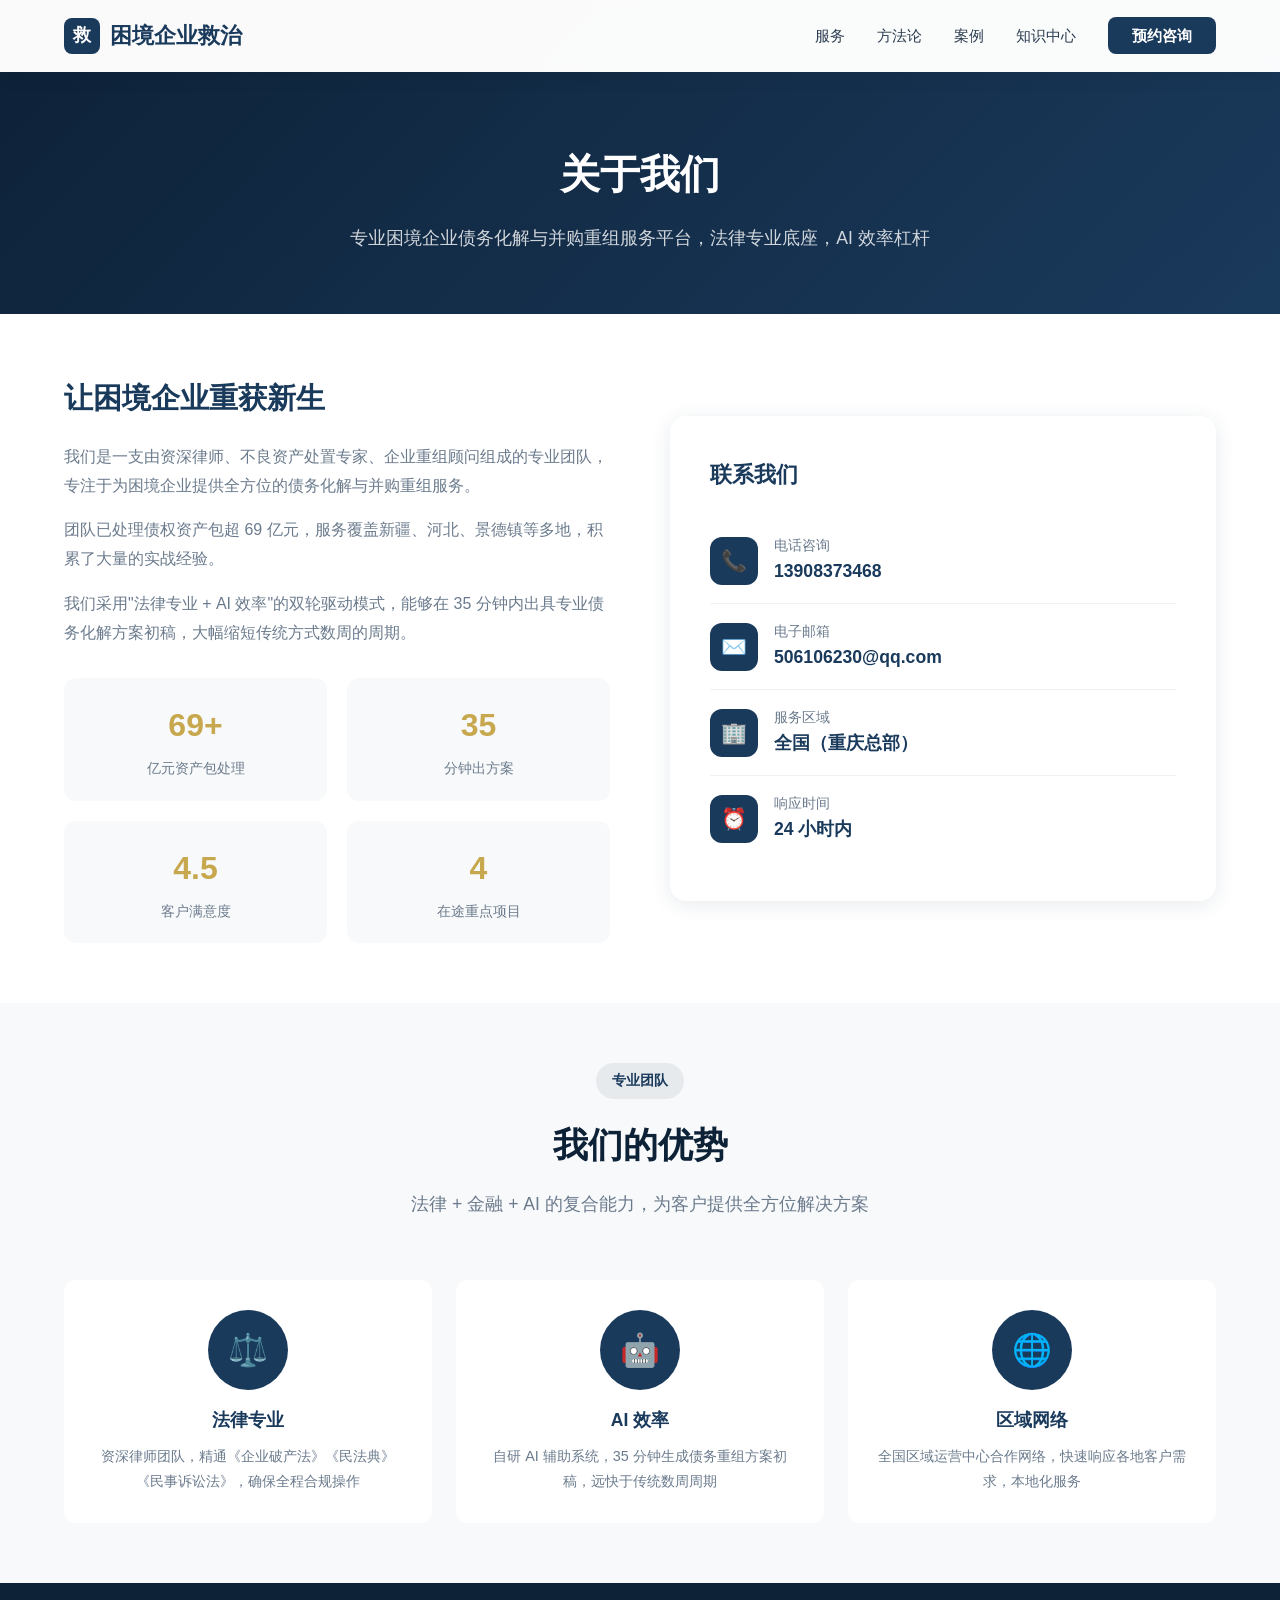
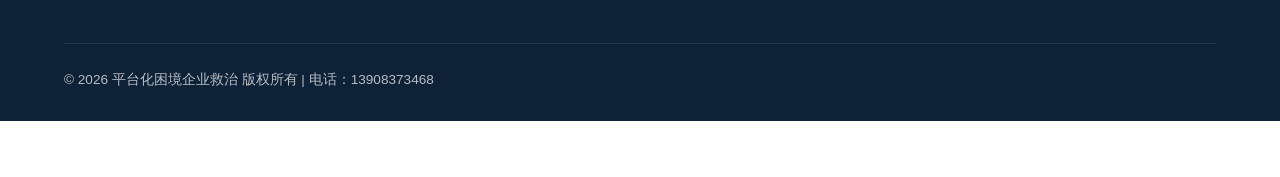
==== about.html @ f480165e "初始网站代码" ====
﻿<!DOCTYPE html>
<html lang="zh-CN">
<head>
  <meta charset="UTF-8">
  <meta name="viewport" content="width=device-width, initial-scale=1.0">
  <title>关于我们 - 困境企业救治</title>
  <link rel="stylesheet" href="css/style.css">
  <style>
    .about-hero { padding: 140px 0 60px; background: linear-gradient(135deg, #0d2137, #1a3a5c); color: white; text-align: center; }
    .about-hero h1 { font-size: 2.5rem; margin-bottom: 16px; }
    .about-hero p { font-size: 1.1rem; opacity: 0.8; max-width: 600px; margin: 0 auto; }
    .about-section { padding: 60px 0; }
    .about-grid { display: grid; grid-template-columns: 1fr 1fr; gap: 60px; align-items: center; }
    .about-text h2 { font-size: 1.8rem; color: #1a3a5c; margin-bottom: 20px; }
    .about-text p { color: #6b7b8d; line-height: 1.8; margin-bottom: 16px; }
    .about-stats { display: grid; grid-template-columns: repeat(2, 1fr); gap: 20px; margin-top: 30px; }
    .about-stat { background: #f8f9fa; border-radius: 12px; padding: 20px; text-align: center; }
    .about-stat .num { font-size: 2rem; font-weight: 800; color: #c8a84e; }
    .about-stat .lbl { font-size: 0.9rem; color: #6b7b8d; margin-top: 4px; }
    .contact-card { background: white; border-radius: 16px; padding: 40px; box-shadow: 0 4px 20px rgba(26,58,92,0.1); }
    .contact-card h3 { font-size: 1.4rem; color: #1a3a5c; margin-bottom: 24px; }
    .contact-item { display: flex; align-items: center; gap: 16px; padding: 16px 0; border-bottom: 1px solid #f0f2f5; }
    .contact-item:last-child { border-bottom: none; }
    .contact-item .icon { width: 48px; height: 48px; background: #1a3a5c; border-radius: 12px; display: flex; align-items: center; justify-content: center; font-size: 1.3rem; }
    .contact-item .info .label { font-size: 0.85rem; color: #6b7b8d; }
    .contact-item .info .value { font-size: 1.1rem; color: #1a3a5c; font-weight: 600; }
    .team-section { background: #f8f9fa; padding: 60px 0; }
    .team-grid { display: grid; grid-template-columns: repeat(3, 1fr); gap: 24px; margin-top: 40px; }
    .team-card { background: white; border-radius: 12px; padding: 30px; text-align: center; }
    .team-card .avatar { width: 80px; height: 80px; background: #1a3a5c; border-radius: 50%; margin: 0 auto 16px; display: flex; align-items: center; justify-content: center; font-size: 2rem; color: #c8a84e; }
    .team-card h4 { font-size: 1.1rem; color: #1a3a5c; margin-bottom: 8px; }
    .team-card p { font-size: 0.9rem; color: #6b7b8d; }
    @media (max-width: 768px) { .about-grid { grid-template-columns: 1fr; } .team-grid { grid-template-columns: 1fr; } }
  </style>
</head>
<body>
  <nav class="navbar">
    <div class="container">
      <a href="index.html" class="logo"><div class="logo-icon">救</div>困境企业救治</a>
      <ul class="nav-links">
        <li><a href="index.html#services">服务</a></li>
        <li><a href="index.html#methodology">方法论</a></li>
        <li><a href="index.html#cases">案例</a></li>
        <li><a href="index.html#knowledge">知识中心</a></li>
        <li><a href="index.html#contact" class="nav-cta">预约咨询</a></li>
      </ul>
      <button class="mobile-menu-btn"><span></span><span></span><span></span></button>
    </div>
  </nav>

  <div class="about-hero">
    <div class="container">
      <h1>关于我们</h1>
      <p>专业困境企业债务化解与并购重组服务平台，法律专业底座，AI 效率杠杆</p>
    </div>
  </div>

  <section class="about-section">
    <div class="container">
      <div class="about-grid">
        <div class="about-text">
          <h2>让困境企业重获新生</h2>
          <p>我们是一支由资深律师、不良资产处置专家、企业重组顾问组成的专业团队，专注于为困境企业提供全方位的债务化解与并购重组服务。</p>
          <p>团队已处理债权资产包超 69 亿元，服务覆盖新疆、河北、景德镇等多地，积累了大量的实战经验。</p>
          <p>我们采用"法律专业 + AI 效率"的双轮驱动模式，能够在 35 分钟内出具专业债务化解方案初稿，大幅缩短传统方式数周的周期。</p>
          <div class="about-stats">
            <div class="about-stat"><div class="num">69+</div><div class="lbl">亿元资产包处理</div></div>
            <div class="about-stat"><div class="num">35</div><div class="lbl">分钟出方案</div></div>
            <div class="about-stat"><div class="num">4.5</div><div class="lbl">客户满意度</div></div>
            <div class="about-stat"><div class="num">4</div><div class="lbl">在途重点项目</div></div>
          </div>
        </div>
        <div class="contact-card">
          <h3>联系我们</h3>
          <div class="contact-item">
            <div class="icon">📞</div>
            <div class="info"><div class="label">电话咨询</div><div class="value">13908373468</div></div>
          </div>
          <div class="contact-item">
            <div class="icon">✉️</div>
            <div class="info"><div class="label">电子邮箱</div><div class="value">506106230@qq.com</div></div>
          </div>
          <div class="contact-item">
            <div class="icon">🏢</div>
            <div class="info"><div class="label">服务区域</div><div class="value">全国（重庆总部）</div></div>
          </div>
          <div class="contact-item">
            <div class="icon">⏰</div>
            <div class="info"><div class="label">响应时间</div><div class="value">24 小时内</div></div>
          </div>
        </div>
      </div>
    </div>
  </section>

  <section class="team-section">
    <div class="container">
      <div class="section-header animate-on-scroll">
        <span class="tag">专业团队</span>
        <h2>我们的优势</h2>
        <p>法律 + 金融 + AI 的复合能力，为客户提供全方位解决方案</p>
      </div>
      <div class="team-grid">
        <div class="team-card animate-on-scroll">
          <div class="avatar">⚖️</div>
          <h4>法律专业</h4>
          <p>资深律师团队，精通《企业破产法》《民法典》《民事诉讼法》，确保全程合规操作</p>
        </div>
        <div class="team-card animate-on-scroll">
          <div class="avatar">🤖</div>
          <h4>AI 效率</h4>
          <p>自研 AI 辅助系统，35 分钟生成债务重组方案初稿，远快于传统数周周期</p>
        </div>
        <div class="team-card animate-on-scroll">
          <div class="avatar">🌐</div>
          <h4>区域网络</h4>
          <p>全国区域运营中心合作网络，快速响应各地客户需求，本地化服务</p>
        </div>
      </div>
    </div>
  </section>

  <footer class="footer">
    <div class="container">
      <div class="footer-bottom"><span>© 2026 平台化困境企业救治 版权所有 | 电话：13908373468</span></div>
    </div>
  </footer>
  <script src="js/main.js"></script>
</body>
</html>
---- css/style.css ----
/* 平台化困境企业救治 - 网站样式 */
:root { --primary: #1a3a5c; --primary-light: #2a5a8c; --primary-dark: #0d2137; --accent: #c8a84e; --accent-light: #e0c060; --text: #2c3e50; --text-light: #6b7b8d; --bg: #ffffff; --bg-light: #f8f9fa; --bg-dark: #f0f2f5; --radius: 8px; --shadow: 0 4px 20px rgba(26,58,92,0.1); --shadow-lg: 0 8px 40px rgba(26,58,92,0.15); --transition: all 0.3s ease; }
* { margin: 0; padding: 0; box-sizing: border-box; }
html { scroll-behavior: smooth; font-size: 16px; }
body { font-family: -apple-system, BlinkMacSystemFont, Segoe UI, PingFang SC, Hiragino Sans GB, Microsoft YaHei, sans-serif; color: var(--text); line-height: 1.7; background: var(--bg); }
a { color: var(--primary); text-decoration: none; transition: var(--transition); }
a:hover { color: var(--accent); }
img { max-width: 100%; height: auto; }
.container { max-width: 1200px; margin: 0 auto; padding: 0 24px; }
.navbar { position: fixed; top: 0; left: 0; right: 0; z-index: 1000; background: rgba(255,255,255,0.98); backdrop-filter: blur(10px); box-shadow: 0 2px 20px rgba(0,0,0,0.08); transition: var(--transition); }
.navbar.scrolled { box-shadow: 0 2px 30px rgba(0,0,0,0.12); }
.navbar .container { display: flex; align-items: center; justify-content: space-between; height: 72px; }
.navbar .logo { font-size: 1.4rem; font-weight: 700; color: var(--primary); display: flex; align-items: center; gap: 10px; }
.navbar .logo-icon { width: 36px; height: 36px; background: var(--primary); border-radius: 8px; display: flex; align-items: center; justify-content: center; color: white; font-size: 1.1rem; }
.navbar .logo span { color: var(--accent); }
.nav-links { display: flex; align-items: center; gap: 32px; list-style: none; }
.nav-links a { color: var(--text); font-size: 0.95rem; font-weight: 500; position: relative; padding: 4px 0; }
.nav-links a::after { content: ''; position: absolute; bottom: -2px; left: 0; width: 0; height: 2px; background: var(--accent); transition: width 0.3s ease; }
.nav-links a:hover::after, .nav-links a.active::after { width: 100%; }
.nav-links a:hover { color: var(--primary); }
.nav-cta { background: var(--primary) !important; color: white !important; padding: 10px 24px !important; border-radius: var(--radius) !important; font-weight: 600 !important; }
.nav-cta:hover { background: var(--primary-light) !important; color: white !important; transform: translateY(-1px); }
.nav-cta::after { display: none !important; }
.mobile-menu-btn { display: none; flex-direction: column; gap: 5px; cursor: pointer; padding: 8px; background: none; border: none; }
.mobile-menu-btn span { width: 24px; height: 2px; background: var(--primary); transition: var(--transition); }
.hero { padding: 140px 0 100px; background: linear-gradient(135deg, var(--primary-dark) 0%, var(--primary) 50%, var(--primary-light) 100%); color: white; position: relative; overflow: hidden; }
.hero .container { position: relative; z-index: 1; display: grid; grid-template-columns: 1fr 1fr; gap: 60px; align-items: center; }
.hero-content h1 { font-size: 3rem; font-weight: 800; line-height: 1.2; margin-bottom: 20px; }
.hero-content h1 span { color: var(--accent); }
.hero-content .subtitle { font-size: 1.25rem; color: rgba(255,255,255,0.85); margin-bottom: 36px; line-height: 1.6; }
.hero-buttons { display: flex; gap: 16px; flex-wrap: wrap; }
.btn { display: inline-flex; align-items: center; gap: 8px; padding: 14px 32px; border-radius: var(--radius); font-size: 1rem; font-weight: 600; cursor: pointer; transition: var(--transition); border: none; text-decoration: none; }
.btn-primary { background: var(--accent); color: var(--primary-dark); }
.btn-primary:hover { background: var(--accent-light); color: var(--primary-dark); transform: translateY(-2px); box-shadow: 0 8px 25px rgba(200,168,78,0.4); }
.btn-outline { background: transparent; color: white; border: 2px solid rgba(255,255,255,0.4); }
.btn-outline:hover { border-color: white; background: rgba(255,255,255,0.1); color: white; }
.hero-visual { display: flex; justify-content: center; align-items: center; }
.hero-stats { display: grid; grid-template-columns: repeat(2, 1fr); gap: 20px; }
.stat-card { background: rgba(255,255,255,0.1); backdrop-filter: blur(10px); border: 1px solid rgba(255,255,255,0.15); border-radius: 12px; padding: 24px; text-align: center; transition: var(--transition); }
.stat-card:hover { background: rgba(255,255,255,0.15); transform: translateY(-4px); }
.stat-card .number { font-size: 2.2rem; font-weight: 800; color: var(--accent); display: block; }
.stat-card .label { font-size: 0.9rem; color: rgba(255,255,255,0.8); margin-top: 4px; }
.trust-bar { background: var(--bg-light); padding: 40px 0; border-bottom: 1px solid var(--bg-dark); }
.trust-bar .container { display: flex; align-items: center; justify-content: center; gap: 60px; flex-wrap: wrap; }
.trust-item { display: flex; align-items: center; gap: 12px; color: var(--text-light); font-size: 0.95rem; }
.section { padding: 80px 0; }
.section-header { text-align: center; margin-bottom: 60px; }
.section-header .tag { display: inline-block; background: rgba(26,58,92,0.08); color: var(--primary); padding: 6px 16px; border-radius: 20px; font-size: 0.85rem; font-weight: 600; margin-bottom: 16px; }
.section-header h2 { font-size: 2.2rem; font-weight: 800; color: var(--primary-dark); margin-bottom: 16px; }
.section-header p { font-size: 1.1rem; color: var(--text-light); max-width: 600px; margin: 0 auto; }
.services-grid { display: grid; grid-template-columns: repeat(4, 1fr); gap: 24px; }
.service-card { background: var(--bg); border: 1px solid var(--bg-dark); border-radius: 12px; padding: 32px 24px; text-align: center; transition: var(--transition); cursor: pointer; }
.service-card:hover { border-color: var(--accent); box-shadow: var(--shadow-lg); transform: translateY(-4px); }
.service-icon { width: 64px; height: 64px; background: linear-gradient(135deg, var(--primary) 0%, var(--primary-light) 100%); border-radius: 16px; display: flex; align-items: center; justify-content: center; margin: 0 auto 20px; font-size: 1.8rem; }
.service-card h3 { font-size: 1.15rem; font-weight: 700; color: var(--primary-dark); margin-bottom: 12px; }
.service-card p { font-size: 0.9rem; color: var(--text-light); line-height: 1.6; }
.methodology { background: var(--bg-light); }
.methodology-steps { display: grid; grid-template-columns: repeat(3, 1fr); gap: 30px; }
.step-card { background: var(--bg); border-radius: 12px; padding: 32px; position: relative; border: 1px solid var(--bg-dark); }
.step-number { position: absolute; top: -16px; left: 24px; background: var(--accent); color: var(--primary-dark); width: 36px; height: 36px; border-radius: 50%; display: flex; align-items: center; justify-content: center; font-weight: 800; font-size: 1rem; }
.step-card h3 { font-size: 1.1rem; font-weight: 700; color: var(--primary-dark); margin-bottom: 12px; margin-top: 8px; }
.step-card p { font-size: 0.9rem; color: var(--text-light); line-height: 1.6; }
.step-card .time-badge { display: inline-block; background: rgba(26,58,92,0.06); color: var(--primary); padding: 4px 12px; border-radius: 12px; font-size: 0.8rem; font-weight: 600; margin-top: 16px; }
.cases-grid { display: grid; grid-template-columns: repeat(2, 1fr); gap: 24px; }
.case-card { background: var(--bg); border: 1px solid var(--bg-dark); border-radius: 12px; overflow: hidden; transition: var(--transition); }
.case-card:hover { box-shadow: var(--shadow-lg); transform: translateY(-2px); }
.case-header { background: var(--primary); color: white; padding: 20px 24px; display: flex; align-items: center; justify-content: space-between; }
.case-header h3 { font-size: 1.1rem; font-weight: 700; }
.case-badge { background: var(--accent); color: var(--primary-dark); padding: 4px 12px; border-radius: 12px; font-size: 0.75rem; font-weight: 700; }
.case-body { padding: 24px; }
.case-body p { font-size: 0.9rem; color: var(--text-light); margin-bottom: 16px; line-height: 1.6; }
.case-meta { display: flex; gap: 20px; flex-wrap: wrap; }
.case-meta-item { font-size: 0.85rem; color: var(--text); }
.case-meta-item strong { color: var(--primary); }
.contact-section { background: linear-gradient(135deg, var(--primary-dark) 0%, var(--primary) 100%); color: white; }
.contact-grid { display: grid; grid-template-columns: 1fr 1fr; gap: 60px; align-items: start; }
.contact-info h2 { font-size: 2rem; font-weight: 800; margin-bottom: 20px; }
.contact-info p { color: rgba(255,255,255,0.8); margin-bottom: 32px; font-size: 1.05rem; }
.contact-features { list-style: none; }
.contact-features li { display: flex; align-items: center; gap: 12px; padding: 12px 0; color: rgba(255,255,255,0.9); }
.contact-form { background: white; border-radius: 16px; padding: 40px; color: var(--text); }
.contact-form h3 { font-size: 1.4rem; font-weight: 700; color: var(--primary-dark); margin-bottom: 8px; }
.contact-form .form-subtitle { color: var(--text-light); margin-bottom: 24px; font-size: 0.95rem; }
.form-group { margin-bottom: 20px; }
.form-group label { display: block; font-size: 0.9rem; font-weight: 600; color: var(--text); margin-bottom: 6px; }
.form-group input, .form-group select, .form-group textarea { width: 100%; padding: 12px 16px; border: 1px solid var(--bg-dark); border-radius: var(--radius); font-size: 1rem; font-family: inherit; color: var(--text); transition: var(--transition); background: var(--bg); }
.form-group input:focus, .form-group select:focus, .form-group textarea:focus { outline: none; border-color: var(--primary); box-shadow: 0 0 0 3px rgba(26,58,92,0.1); }
.form-group textarea { resize: vertical; min-height: 100px; }
.form-row { display: grid; grid-template-columns: 1fr 1fr; gap: 16px; }
.btn-submit { width: 100%; padding: 16px; background: var(--primary); color: white; border: none; border-radius: var(--radius); font-size: 1rem; font-weight: 700; cursor: pointer; transition: var(--transition); }
.btn-submit:hover { background: var(--primary-light); transform: translateY(-2px); box-shadow: var(--shadow); }
.form-note { text-align: center; font-size: 0.85rem; color: var(--text-light); margin-top: 16px; }
.knowledge-grid { display: grid; grid-template-columns: repeat(3, 1fr); gap: 24px; }
.knowledge-card { background: var(--bg); border: 1px solid var(--bg-dark); border-radius: 12px; padding: 28px; transition: var(--transition); }
.knowledge-card:hover { border-color: var(--accent); box-shadow: var(--shadow); }
.knowledge-card .card-tag { display: inline-block; background: rgba(26,58,92,0.08); color: var(--primary); padding: 4px 12px; border-radius: 12px; font-size: 0.75rem; font-weight: 600; margin-bottom: 12px; }
.knowledge-card h3 { font-size: 1.1rem; font-weight: 700; color: var(--primary-dark); margin-bottom: 12px; line-height: 1.4; }
.knowledge-card p { font-size: 0.9rem; color: var(--text-light); line-height: 1.6; margin-bottom: 16px; }
.knowledge-card .read-more { color: var(--accent); font-weight: 600; font-size: 0.9rem; display: inline-flex; align-items: center; gap: 4px; }
.knowledge-card .read-more:hover { gap: 8px; }
.footer { background: var(--primary-dark); color: rgba(255,255,255,0.7); padding: 60px 0 30px; }
.footer-grid { display: grid; grid-template-columns: 2fr 1fr 1fr 1fr; gap: 40px; margin-bottom: 40px; }
.footer-brand h3 { color: white; font-size: 1.3rem; margin-bottom: 12px; }
.footer-brand h3 span { color: var(--accent); }
.footer-brand p { font-size: 0.9rem; line-height: 1.6; }
.footer-col h4 { color: white; font-size: 1rem; margin-bottom: 16px; }
.footer-col ul { list-style: none; }
.footer-col ul li { margin-bottom: 10px; }
.footer-col ul li a { color: rgba(255,255,255,0.6); font-size: 0.9rem; transition: var(--transition); }
.footer-col ul li a:hover { color: var(--accent); }
.footer-bottom { border-top: 1px solid rgba(255,255,255,0.1); padding-top: 24px; display: flex; justify-content: space-between; align-items: center; font-size: 0.85rem; }
@media (max-width: 1024px) { .services-grid { grid-template-columns: repeat(2, 1fr); } .methodology-steps { grid-template-columns: repeat(2, 1fr); } .footer-grid { grid-template-columns: repeat(2, 1fr); } }
@media (max-width: 768px) { .nav-links { display: none; position: absolute; top: 72px; left: 0; right: 0; background: white; flex-direction: column; padding: 20px; box-shadow: var(--shadow); gap: 16px; } .nav-links.active { display: flex; } .mobile-menu-btn { display: flex; } .hero .container { grid-template-columns: 1fr; text-align: center; } .hero-content h1 { font-size: 2rem; } .hero-buttons { justify-content: center; } .hero-stats { grid-template-columns: repeat(2, 1fr); } .services-grid, .methodology-steps, .cases-grid, .knowledge-grid { grid-template-columns: 1fr; } .contact-grid { grid-template-columns: 1fr; } .form-row { grid-template-columns: 1fr; } .footer-grid { grid-template-columns: 1fr; } .footer-bottom { flex-direction: column; gap: 12px; text-align: center; } }
@keyframes fadeInUp { from { opacity: 0; transform: translateY(30px); } to { opacity: 1; transform: translateY(0); } }
.animate-on-scroll { opacity: 0; transform: translateY(30px); transition: opacity 0.6s ease, transform 0.6s ease; }
.animate-on-scroll.visible { opacity: 1; transform: translateY(0); }
/* 浮动联系按钮 */
.floating-cta {
  position: fixed; bottom: 24px; right: 24px; z-index: 999;
  display: flex; flex-direction: column; gap: 12px;
}
.float-btn {
  width: 56px; height: 56px; border-radius: 50%; display: flex; align-items: center; justify-content: center;
  cursor: pointer; transition: all 0.3s ease; box-shadow: 0 4px 20px rgba(0,0,0,0.2); font-size: 1.5rem;
}
.float-btn.phone { background: #27ae60; color: white; }
.float-btn.phone:hover { transform: scale(1.1); background: #219a52; }
.float-btn.wechat { background: #1a3a5c; color: #c8a84e; }
.float-btn.wechat:hover { transform: scale(1.1); }
.float-btn.top { background: white; color: #1a3a5c; border: 2px solid #1a3a5c; opacity: 0; pointer-events: none; transition: all 0.3s; }
.float-btn.top.show { opacity: 1; pointer-events: all; }
.float-btn.top:hover { background: #1a3a5c; color: white; }
/* 底部固定 CTA */
.bottom-bar {
  position: fixed; bottom: 0; left: 0; right: 0; z-index: 998;
  background: #1a3a5c; color: white; padding: 12px 24px;
  display: flex; align-items: center; justify-content: space-between;
  box-shadow: 0 -2px 20px rgba(0,0,0,0.15);
}
.bottom-bar .text { font-size: 0.95rem; }
.bottom-bar .text strong { color: #c8a84e; }
.bottom-bar .btn { background: #c8a84e; color: #1a3a5c; padding: 10px 24px; border-radius: 8px; font-weight: 700; font-size: 0.9rem; white-space: nowrap; }
.bottom-bar .btn:hover { background: #e0c060; }
/* 倒计时 */
.countdown-banner {
  background: linear-gradient(90deg, #c0392b, #e74c3c);
  color: white; padding: 10px 0; text-align: center;
  font-size: 0.9rem;
}
.countdown-banner strong { color: #f39c12; font-size: 1.1rem; }
/* 适配底部栏 */
body { padding-bottom: 56px; }
@media (max-width: 768px) {
  .bottom-bar { flex-direction: column; gap: 8px; padding: 10px 16px; }
  .bottom-bar .text { font-size: 0.85rem; }
  .bottom-bar .btn { width: 100%; text-align: center; }
}

/* test */
/* 免费资源弹窗样式 */
.modal {
  display: none;
  position: fixed;
  z-index: 1000;
  left: 0;
  top: 0;
  width: 100%;
  height: 100%;
  overflow: auto;
  background-color: rgba(0,0,0,0.4);
}
.modal-content {
  background-color: #fefefe;
  margin: 10% auto;
  padding: 20px;
  border: 1px solid #888;
  width: 80%;
  max-width: 500px;
  text-align: center;
  position: relative;
}
.close {
  color: #aaa;
  float: right;
  font-size: 28px;
  font-weight: bold;
}
.close:hover,
.close:focus {
  color: black;
  text-decoration: none;
  cursor: pointer;
}
/* 服务卡链接样式 */
.service-link {
  display: inline-block;
  margin-top: 12px;
  font-size: 0.9rem;
  color: #0066cc;
  text-decoration: none;
}
.service-link:hover {
  text-decoration: underline;
}


/* 免费资源弹窗样式 */
.modal {
  display: none;
  position: fixed;
  z-index: 1000;
  left: 0;
  top: 0;
  width: 100%;
  height: 100%;
  overflow: auto;
  background-color: rgba(0,0,0,0.4);
}
.modal-content {
  background-color: #fefefe;
  margin: 10% auto;
  padding: 20px;
  border: 1px solid #888;
  width: 80%;
  max-width: 500px;
  text-align: center;
  position: relative;
}
.close {
  color: #aaa;
  float: right;
  font-size: 28px;
  font-weight: bold;
}
.close:hover,
.close:focus {
  color: black;
  text-decoration: none;
  cursor: pointer;
}

/* 服务卡链接样式 */
.service-link {
  display: inline-block;
  margin-top: 12px;
  font-size: 0.9rem;
  color: #0066cc;
  text-decoration: none;
}
.service-link:hover {
  text-decoration: underline;
}

/* 知识中心订阅区 */
.knowledge-subscribe {
  background: #f8fbff;
  padding: 24px;
  border-radius: 8px;
  text-align: center;
}
.knowledge-subscribe input[type=email] {
  width: 100%;
  max-width: 360px;
  padding: 10px;
  margin: 12px 0;
  border: 1px solid #ccc;
  border-radius: 4px;
}
.knowledge-subscribe .btn {
  width: 100%;
  max-width: 360px;
}
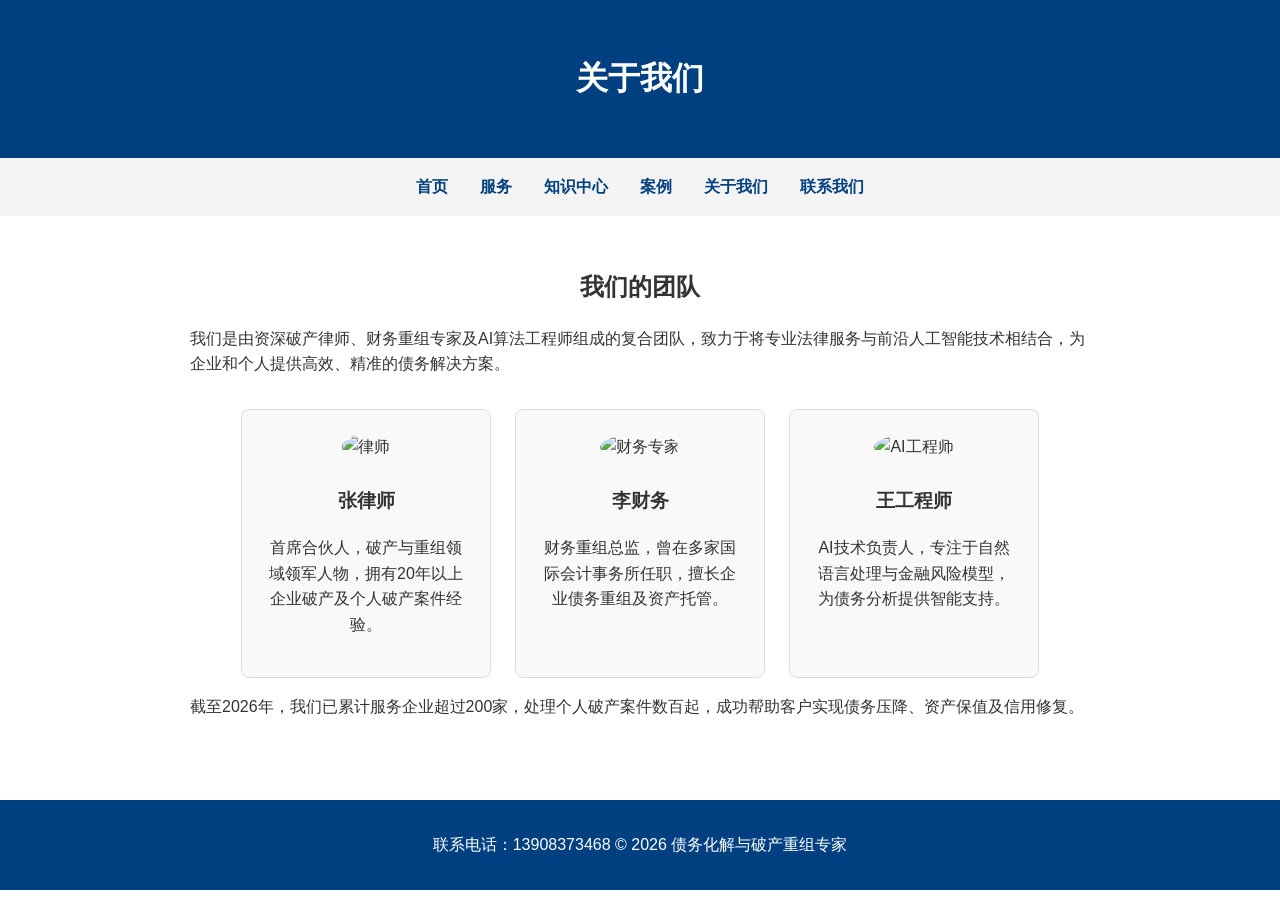
==== commit 9f5b609f: "Update debt resolution site pages" ====
--- a/about.html
+++ b/about.html
@@ -1,130 +1,58 @@
-﻿<!DOCTYPE html>
+<!DOCTYPE html>
 <html lang="zh-CN">
 <head>
-  <meta charset="UTF-8">
-  <meta name="viewport" content="width=device-width, initial-scale=1.0">
-  <title>关于我们 - 困境企业救治</title>
-  <link rel="stylesheet" href="css/style.css">
-  <style>
-    .about-hero { padding: 140px 0 60px; background: linear-gradient(135deg, #0d2137, #1a3a5c); color: white; text-align: center; }
-    .about-hero h1 { font-size: 2.5rem; margin-bottom: 16px; }
-    .about-hero p { font-size: 1.1rem; opacity: 0.8; max-width: 600px; margin: 0 auto; }
-    .about-section { padding: 60px 0; }
-    .about-grid { display: grid; grid-template-columns: 1fr 1fr; gap: 60px; align-items: center; }
-    .about-text h2 { font-size: 1.8rem; color: #1a3a5c; margin-bottom: 20px; }
-    .about-text p { color: #6b7b8d; line-height: 1.8; margin-bottom: 16px; }
-    .about-stats { display: grid; grid-template-columns: repeat(2, 1fr); gap: 20px; margin-top: 30px; }
-    .about-stat { background: #f8f9fa; border-radius: 12px; padding: 20px; text-align: center; }
-    .about-stat .num { font-size: 2rem; font-weight: 800; color: #c8a84e; }
-    .about-stat .lbl { font-size: 0.9rem; color: #6b7b8d; margin-top: 4px; }
-    .contact-card { background: white; border-radius: 16px; padding: 40px; box-shadow: 0 4px 20px rgba(26,58,92,0.1); }
-    .contact-card h3 { font-size: 1.4rem; color: #1a3a5c; margin-bottom: 24px; }
-    .contact-item { display: flex; align-items: center; gap: 16px; padding: 16px 0; border-bottom: 1px solid #f0f2f5; }
-    .contact-item:last-child { border-bottom: none; }
-    .contact-item .icon { width: 48px; height: 48px; background: #1a3a5c; border-radius: 12px; display: flex; align-items: center; justify-content: center; font-size: 1.3rem; }
-    .contact-item .info .label { font-size: 0.85rem; color: #6b7b8d; }
-    .contact-item .info .value { font-size: 1.1rem; color: #1a3a5c; font-weight: 600; }
-    .team-section { background: #f8f9fa; padding: 60px 0; }
-    .team-grid { display: grid; grid-template-columns: repeat(3, 1fr); gap: 24px; margin-top: 40px; }
-    .team-card { background: white; border-radius: 12px; padding: 30px; text-align: center; }
-    .team-card .avatar { width: 80px; height: 80px; background: #1a3a5c; border-radius: 50%; margin: 0 auto 16px; display: flex; align-items: center; justify-content: center; font-size: 2rem; color: #c8a84e; }
-    .team-card h4 { font-size: 1.1rem; color: #1a3a5c; margin-bottom: 8px; }
-    .team-card p { font-size: 0.9rem; color: #6b7b8d; }
-    @media (max-width: 768px) { .about-grid { grid-template-columns: 1fr; } .team-grid { grid-template-columns: 1fr; } }
-  </style>
+    <meta charset="UTF-8">
+    <title>关于我们 - 债务化解与破产重组专家</title>
+    <meta name="viewport" content="width=device-width, initial-scale=1">
+    <style>
+        body {font-family: Arial, sans-serif; margin:0; padding:0; line-height:1.6; color:#333;}
+        header {background:#004080; color:#fff; padding:2rem; text-align:center;}
+        nav {background:#f4f4f4; padding:1rem; display:flex; justify-content:center; gap:2rem;}
+        nav a {color:#004080; text-decoration:none; font-weight:bold;}
+        .section {padding:2rem; max-width:900px; margin:auto;}
+        .section h2 {text-align:center;}
+        .team {display:flex; flex-wrap:wrap; gap:1.5rem; justify-content:center; margin-top:2rem;}
+        .member {background:#f9f9f9; border:1px solid #ddd; border-radius:8px; padding:1.5rem; width:200px; text-align:center;}
+        .member img {width:120px; height:120px; object-fit:cover; border-radius:50%; margin-bottom:0.5rem;}
+        footer {background:#004080; color:#fff; text-align:center; padding:1rem; margin-top:2rem;}
+    </style>
 </head>
 <body>
-  <nav class="navbar">
-    <div class="container">
-      <a href="index.html" class="logo"><div class="logo-icon">救</div>困境企业救治</a>
-      <ul class="nav-links">
-        <li><a href="index.html#services">服务</a></li>
-        <li><a href="index.html#methodology">方法论</a></li>
-        <li><a href="index.html#cases">案例</a></li>
-        <li><a href="index.html#knowledge">知识中心</a></li>
-        <li><a href="index.html#contact" class="nav-cta">预约咨询</a></li>
-      </ul>
-      <button class="mobile-menu-btn"><span></span><span></span><span></span></button>
-    </div>
-  </nav>
-
-  <div class="about-hero">
-    <div class="container">
-      <h1>关于我们</h1>
-      <p>专业困境企业债务化解与并购重组服务平台，法律专业底座，AI 效率杠杆</p>
-    </div>
-  </div>
-
-  <section class="about-section">
-    <div class="container">
-      <div class="about-grid">
-        <div class="about-text">
-          <h2>让困境企业重获新生</h2>
-          <p>我们是一支由资深律师、不良资产处置专家、企业重组顾问组成的专业团队，专注于为困境企业提供全方位的债务化解与并购重组服务。</p>
-          <p>团队已处理债权资产包超 69 亿元，服务覆盖新疆、河北、景德镇等多地，积累了大量的实战经验。</p>
-          <p>我们采用"法律专业 + AI 效率"的双轮驱动模式，能够在 35 分钟内出具专业债务化解方案初稿，大幅缩短传统方式数周的周期。</p>
-          <div class="about-stats">
-            <div class="about-stat"><div class="num">69+</div><div class="lbl">亿元资产包处理</div></div>
-            <div class="about-stat"><div class="num">35</div><div class="lbl">分钟出方案</div></div>
-            <div class="about-stat"><div class="num">4.5</div><div class="lbl">客户满意度</div></div>
-            <div class="about-stat"><div class="num">4</div><div class="lbl">在途重点项目</div></div>
-          </div>
+    <header>
+        <h1>关于我们</h1>
+    </header>
+    <nav>
+        <a href="index.html">首页</a>
+        <a href="services.html">服务</a>
+        <a href="knowledge.html">知识中心</a>
+        <a href="cases.html">案例</a>
+        <a href="about.html">关于我们</a>
+        <a href="contact.html">联系我们</a>
+    </nav>
+    <section class="section">
+        <h2>我们的团队</h2>
+        <p>我们是由资深破产律师、财务重组专家及AI算法工程师组成的复合团队，致力于将专业法律服务与前沿人工智能技术相结合，为企业和个人提供高效、精准的债务解决方案。</p>
+        <div class="team">
+            <div class="member">
+                <img src="assets/lawyer.jpg" alt="律师">
+                <h3>张律师</h3>
+                <p>首席合伙人，破产与重组领域领军人物，拥有20年以上企业破产及个人破产案件经验。</p>
+            </div>
+            <div class="member">
+                <img src="assets/finance.jpg" alt="财务专家">
+                <h3>李财务</h3>
+                <p>财务重组总监，曾在多家国际会计事务所任职，擅长企业债务重组及资产托管。</p>
+            </div>
+            <div class="member">
+                <img src="assets/ai.jpg" alt="AI工程师">
+                <h3>王工程师</h3>
+                <p>AI技术负责人，专注于自然语言处理与金融风险模型，为债务分析提供智能支持。</p>
+            </div>
         </div>
-        <div class="contact-card">
-          <h3>联系我们</h3>
-          <div class="contact-item">
-            <div class="icon">📞</div>
-            <div class="info"><div class="label">电话咨询</div><div class="value">13908373468</div></div>
-          </div>
-          <div class="contact-item">
-            <div class="icon">✉️</div>
-            <div class="info"><div class="label">电子邮箱</div><div class="value">506106230@qq.com</div></div>
-          </div>
-          <div class="contact-item">
-            <div class="icon">🏢</div>
-            <div class="info"><div class="label">服务区域</div><div class="value">全国（重庆总部）</div></div>
-          </div>
-          <div class="contact-item">
-            <div class="icon">⏰</div>
-            <div class="info"><div class="label">响应时间</div><div class="value">24 小时内</div></div>
-          </div>
-        </div>
-      </div>
-    </div>
-  </section>
-
-  <section class="team-section">
-    <div class="container">
-      <div class="section-header animate-on-scroll">
-        <span class="tag">专业团队</span>
-        <h2>我们的优势</h2>
-        <p>法律 + 金融 + AI 的复合能力，为客户提供全方位解决方案</p>
-      </div>
-      <div class="team-grid">
-        <div class="team-card animate-on-scroll">
-          <div class="avatar">⚖️</div>
-          <h4>法律专业</h4>
-          <p>资深律师团队，精通《企业破产法》《民法典》《民事诉讼法》，确保全程合规操作</p>
-        </div>
-        <div class="team-card animate-on-scroll">
-          <div class="avatar">🤖</div>
-          <h4>AI 效率</h4>
-          <p>自研 AI 辅助系统，35 分钟生成债务重组方案初稿，远快于传统数周周期</p>
-        </div>
-        <div class="team-card animate-on-scroll">
-          <div class="avatar">🌐</div>
-          <h4>区域网络</h4>
-          <p>全国区域运营中心合作网络，快速响应各地客户需求，本地化服务</p>
-        </div>
-      </div>
-    </div>
-  </section>
-
-  <footer class="footer">
-    <div class="container">
-      <div class="footer-bottom"><span>© 2026 平台化困境企业救治 版权所有 | 电话：13908373468</span></div>
-    </div>
-  </footer>
-  <script src="js/main.js"></script>
+        <p>截至2026年，我们已累计服务企业超过200家，处理个人破产案件数百起，成功帮助客户实现债务压降、资产保值及信用修复。</p>
+    </section>
+    <footer>
+        <p>联系电话：13908373468 &copy; 2026 债务化解与破产重组专家</p>
+    </footer>
 </body>
-</html>+</html>
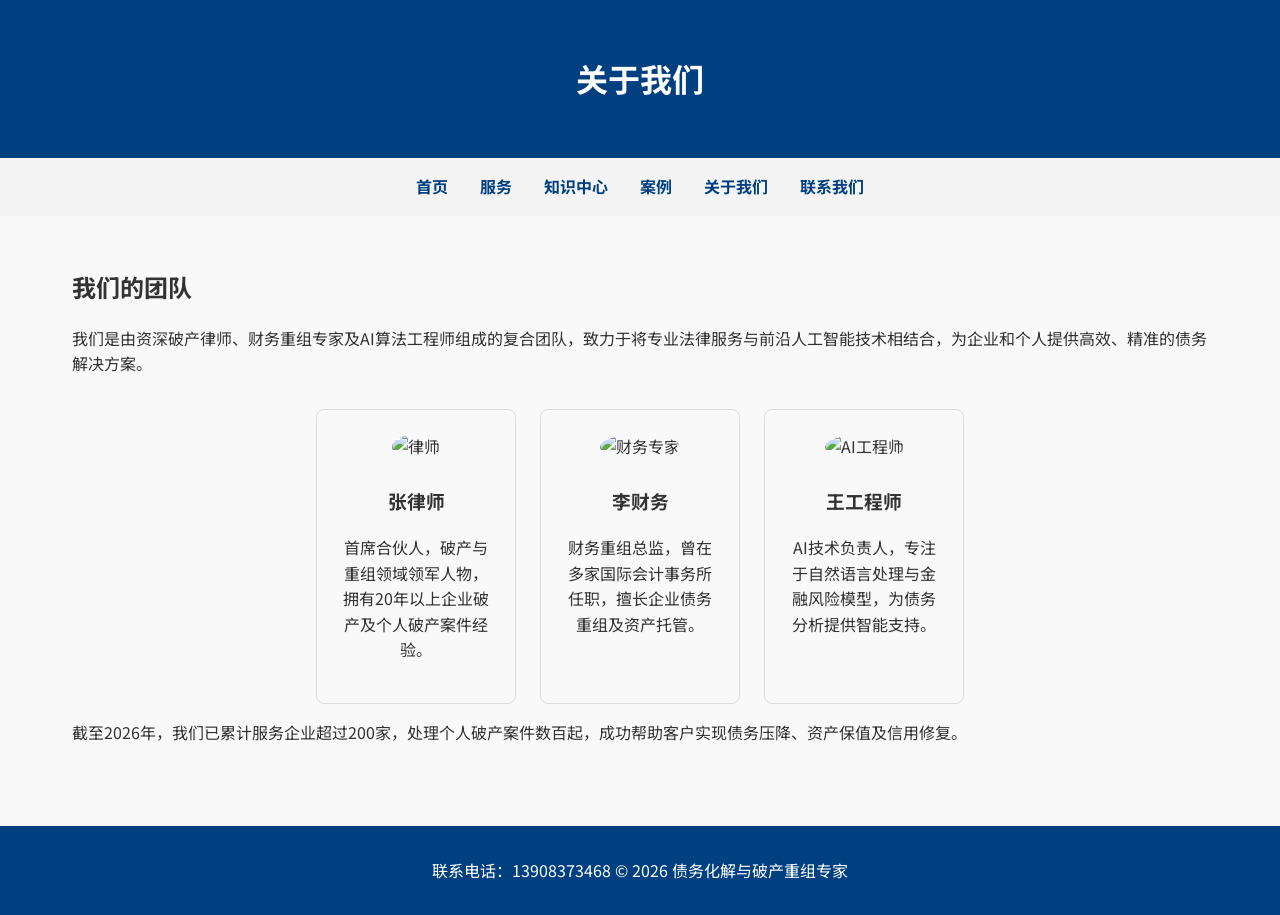
==== commit 2583f37a: "Initial commit: beautified site with external CSS, Noto Sans SC, responsive improvements" ====
--- a/about.html
+++ b/about.html
@@ -4,18 +4,8 @@
     <meta charset="UTF-8">
     <title>关于我们 - 债务化解与破产重组专家</title>
     <meta name="viewport" content="width=device-width, initial-scale=1">
-    <style>
-        body {font-family: Arial, sans-serif; margin:0; padding:0; line-height:1.6; color:#333;}
-        header {background:#004080; color:#fff; padding:2rem; text-align:center;}
-        nav {background:#f4f4f4; padding:1rem; display:flex; justify-content:center; gap:2rem;}
-        nav a {color:#004080; text-decoration:none; font-weight:bold;}
-        .section {padding:2rem; max-width:900px; margin:auto;}
-        .section h2 {text-align:center;}
-        .team {display:flex; flex-wrap:wrap; gap:1.5rem; justify-content:center; margin-top:2rem;}
-        .member {background:#f9f9f9; border:1px solid #ddd; border-radius:8px; padding:1.5rem; width:200px; text-align:center;}
-        .member img {width:120px; height:120px; object-fit:cover; border-radius:50%; margin-bottom:0.5rem;}
-        footer {background:#004080; color:#fff; text-align:center; padding:1rem; margin-top:2rem;}
-    </style>
+    <link href="https://fonts.googleapis.com/css2?family=Noto+Sans+SC:wght@400;500;600&display=swap" rel="stylesheet">
+    <link rel="stylesheet" href="/assets/css/style.css">
 </head>
 <body>
     <header>
--- a/assets/css/style.css
+++ b/assets/css/style.css
@@ -0,0 +1,224 @@
+ :root {
+   --primary: #004080;
+   --bg: #f9f9f9;
+   --text: #333;
+   --muted: #666;
+   --border: #ddd;
+   --radius: 8px;
+   --font-base: 'Noto Sans SC', system-ui, sans-serif;
+ }
+ /* Global reset and base */
+ *,
+ *::before,
+ *::after {
+   box-sizing: border-box;
+ }
+ html, body {
+   margin: 0;
+   padding: 0;
+   font-family: var(--font-base);
+   font-size: 16px;
+   line-height: 1.6;
+   color: var(--text);
+   background-color: var(--bg);
+ }
+ a {
+   color: var(--primary);
+   text-decoration: none;
+ }
+ a:hover {
+   color: #003366;
+ }
+ /* Header */
+ header {
+   background: var(--primary);
+   color: #fff;
+   padding: 2rem;
+   text-align: center;
+ }
+ /* Nav */
+ nav {
+   background: #f4f4f4;
+   padding: 1rem;
+   display: flex;
+   justify-content: center;
+   gap: 2rem;
+ }
+ nav a {
+   color: var(--primary);
+   font-weight: bold;
+ }
+ nav a:hover {
+   text-decoration: underline;
+ }
+ /* Hero */
+ .hero {
+   display: flex;
+   flex-wrap: wrap;
+   align-items: center;
+   padding: 2rem;
+   gap: 2rem;
+ }
+ .hero-text {
+   flex: 1 1 300px;
+ }
+ .hero-img {
+   flex: 1 1 300px;
+   text-align: center;
+ }
+ .hero-img img {
+   max-width: 100%;
+   height: auto;
+   border-radius: var(--radius);
+   box-shadow: 0 4px 12px rgba(0,0,0,.1);
+ }
+ .hero a {
+   display: inline-block;
+   background: var(--primary);
+   color: #fff;
+   padding: .8rem 1.5rem;
+   border-radius: 4px;
+   text-decoration: none;
+   transition: background .2s ease;
+ }
+ .hero a:hover {
+   background: #003366;
+ }
+ /* Section */
+ .section {
+   padding: 2rem;
+   max-width: 1200px;
+   margin: auto;
+ }
+ /* Cards */
+ .cards {
+   display: flex;
+   flex-wrap: wrap;
+   gap: 1.5rem;
+   justify-content: center;
+ }
+ .card {
+   background: #fff;
+   border: 1px solid var(--border);
+   border-radius: var(--radius);
+   padding: 1.5rem;
+   text-align: center;
+   transition: transform .2s ease, box-shadow .2s ease;
+ }
+ .card:hover {
+   transform: translateY(-4px);
+   box-shadow: 0 8px 20px rgba(0,0,0,.08);
+ }
+ .card h3 {
+   margin-top: 0;
+   color: var(--primary);
+ }
+ /* Knowledge specific styles */
+ .toc {
+   background: #f9f9f9;
+   border-left: 4px solid var(--primary);
+   padding: 1rem;
+   margin-bottom: 2rem;
+ }
+ .toc h3 {
+   margin-top: 0;
+ }
+ .content {
+   border-top: 1px solid var(--border);
+   padding-top: 1.5rem;
+ }
+ .content h3 {
+   color: var(--primary);
+ }
+ /* About team */
+ .team {
+   display: flex;
+   flex-wrap: wrap;
+   gap: 1.5rem;
+   justify-content: center;
+   margin-top: 2rem;
+ }
+ .member {
+   background: #f9f9f9;
+   border: 1px solid var(--border);
+   border-radius: var(--radius);
+   padding: 1.5rem;
+   width: 200px;
+   text-align: center;
+ }
+ .member img {
+   width: 120px;
+   height: 120px;
+   object-fit: cover;
+   border-radius: 50%;
+   margin-bottom: 0.5rem;
+ }
+ /* Form styles */
+ input,
+ select,
+ textarea {
+   width: 100%;
+   padding: .5rem;
+   margin-top: .3rem;
+   border: 1px solid var(--border);
+   border-radius: 4px;
+   font: inherit;
+ }
+ input:focus,
+ select:focus,
+ textarea:focus {
+   outline: none;
+   border-color: var(--primary);
+   box-shadow: 0 0 0 2px rgba(0,64,128,.2);
+ }
+ label {
+   display: block;
+   margin-top: 1rem;
+   font-weight: 500;
+ }
+ .btn {
+   display: inline-block;
+   background: var(--primary);
+   color: #fff;
+   border: none;
+   padding: .8rem 1.5rem;
+   border-radius: 4px;
+   cursor: pointer;
+   text-decoration: none;
+   font-size: 1rem;
+   transition: background .2s ease;
+ }
+ .btn:hover {
+   background: #003366;
+ }
+ /* Footer */
+ footer {
+   background: var(--primary);
+   color: #fff;
+   text-align: center;
+   padding: 1rem;
+   margin-top: 2rem;
+ }
+ /* Responsive adjustments */
+ @media (max-width: 600px) {
+   .cards {
+     flex-direction: column;
+     align-items: stretch;
+ }
+   .card {
+     width: 100%;
+   }
+   .hero {
+     flex-direction: column;
+     text-align: center;
+   }
+   .hero-text,
+   .hero-img {
+     flex: 1 1 100%;
+   }
+   nav {
+     flex-wrap: wrap;
+     gap: 1rem;
+     justify-content: center;
+   }
+ }
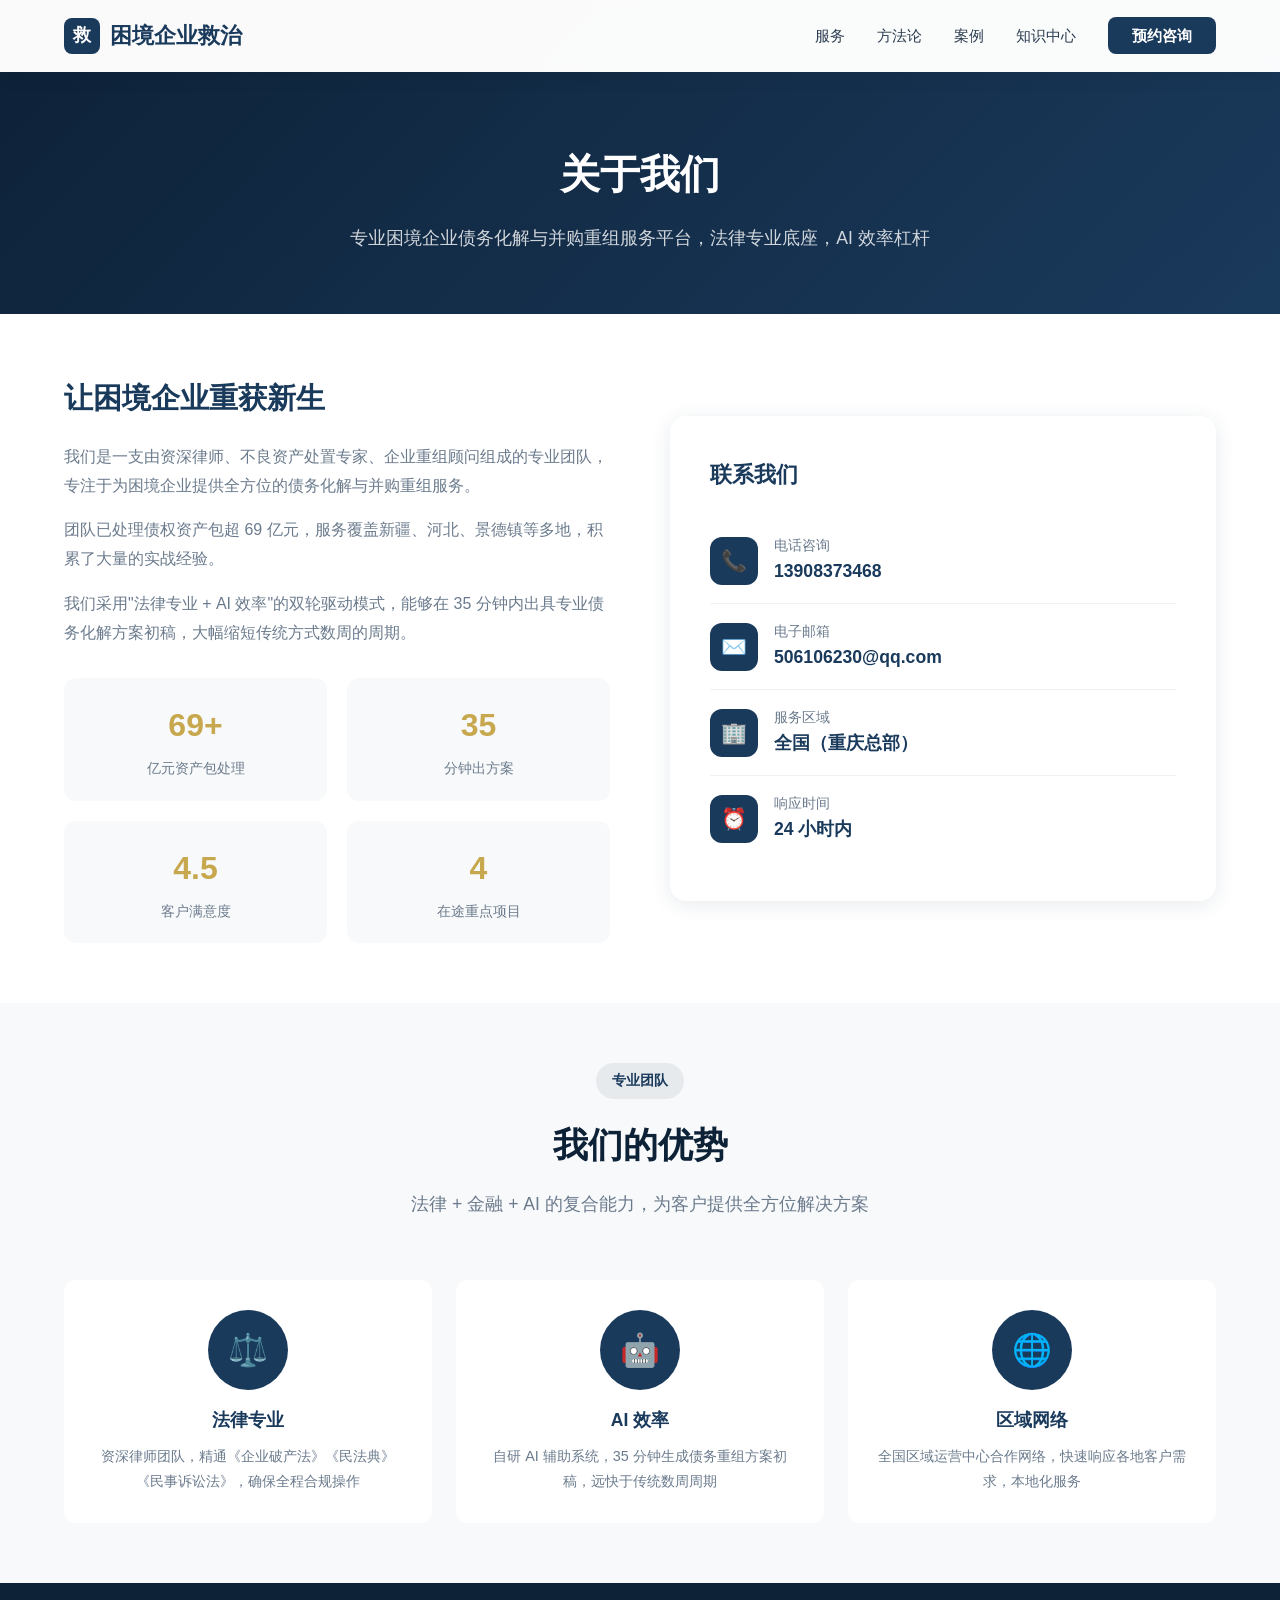
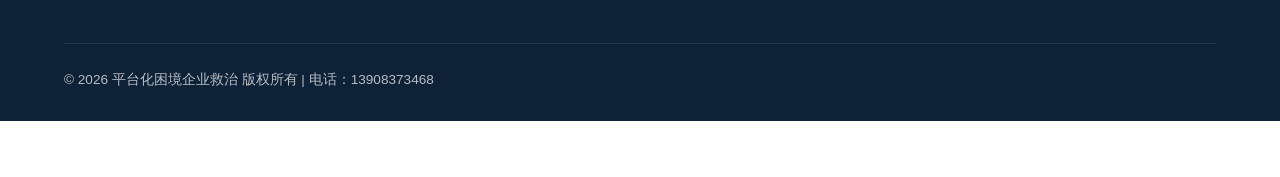
==== commit 2b000649: "deploy: new site build with lead-magnet page and self-check resources" ====
--- a/about.html
+++ b/about.html
@@ -1,48 +1,130 @@
-<!DOCTYPE html>
+﻿<!DOCTYPE html>
 <html lang="zh-CN">
 <head>
-    <meta charset="UTF-8">
-    <title>关于我们 - 债务化解与破产重组专家</title>
-    <meta name="viewport" content="width=device-width, initial-scale=1">
-    <link href="https://fonts.googleapis.com/css2?family=Noto+Sans+SC:wght@400;500;600&display=swap" rel="stylesheet">
-    <link rel="stylesheet" href="/assets/css/style.css">
+  <meta charset="UTF-8">
+  <meta name="viewport" content="width=device-width, initial-scale=1.0">
+  <title>关于我们 - 困境企业救治</title>
+  <link rel="stylesheet" href="css/style.css">
+  <style>
+    .about-hero { padding: 140px 0 60px; background: linear-gradient(135deg, #0d2137, #1a3a5c); color: white; text-align: center; }
+    .about-hero h1 { font-size: 2.5rem; margin-bottom: 16px; }
+    .about-hero p { font-size: 1.1rem; opacity: 0.8; max-width: 600px; margin: 0 auto; }
+    .about-section { padding: 60px 0; }
+    .about-grid { display: grid; grid-template-columns: 1fr 1fr; gap: 60px; align-items: center; }
+    .about-text h2 { font-size: 1.8rem; color: #1a3a5c; margin-bottom: 20px; }
+    .about-text p { color: #6b7b8d; line-height: 1.8; margin-bottom: 16px; }
+    .about-stats { display: grid; grid-template-columns: repeat(2, 1fr); gap: 20px; margin-top: 30px; }
+    .about-stat { background: #f8f9fa; border-radius: 12px; padding: 20px; text-align: center; }
+    .about-stat .num { font-size: 2rem; font-weight: 800; color: #c8a84e; }
+    .about-stat .lbl { font-size: 0.9rem; color: #6b7b8d; margin-top: 4px; }
+    .contact-card { background: white; border-radius: 16px; padding: 40px; box-shadow: 0 4px 20px rgba(26,58,92,0.1); }
+    .contact-card h3 { font-size: 1.4rem; color: #1a3a5c; margin-bottom: 24px; }
+    .contact-item { display: flex; align-items: center; gap: 16px; padding: 16px 0; border-bottom: 1px solid #f0f2f5; }
+    .contact-item:last-child { border-bottom: none; }
+    .contact-item .icon { width: 48px; height: 48px; background: #1a3a5c; border-radius: 12px; display: flex; align-items: center; justify-content: center; font-size: 1.3rem; }
+    .contact-item .info .label { font-size: 0.85rem; color: #6b7b8d; }
+    .contact-item .info .value { font-size: 1.1rem; color: #1a3a5c; font-weight: 600; }
+    .team-section { background: #f8f9fa; padding: 60px 0; }
+    .team-grid { display: grid; grid-template-columns: repeat(3, 1fr); gap: 24px; margin-top: 40px; }
+    .team-card { background: white; border-radius: 12px; padding: 30px; text-align: center; }
+    .team-card .avatar { width: 80px; height: 80px; background: #1a3a5c; border-radius: 50%; margin: 0 auto 16px; display: flex; align-items: center; justify-content: center; font-size: 2rem; color: #c8a84e; }
+    .team-card h4 { font-size: 1.1rem; color: #1a3a5c; margin-bottom: 8px; }
+    .team-card p { font-size: 0.9rem; color: #6b7b8d; }
+    @media (max-width: 768px) { .about-grid { grid-template-columns: 1fr; } .team-grid { grid-template-columns: 1fr; } }
+  </style>
 </head>
 <body>
-    <header>
-        <h1>关于我们</h1>
-    </header>
-    <nav>
-        <a href="index.html">首页</a>
-        <a href="services.html">服务</a>
-        <a href="knowledge.html">知识中心</a>
-        <a href="cases.html">案例</a>
-        <a href="about.html">关于我们</a>
-        <a href="contact.html">联系我们</a>
-    </nav>
-    <section class="section">
-        <h2>我们的团队</h2>
-        <p>我们是由资深破产律师、财务重组专家及AI算法工程师组成的复合团队，致力于将专业法律服务与前沿人工智能技术相结合，为企业和个人提供高效、精准的债务解决方案。</p>
-        <div class="team">
-            <div class="member">
-                <img src="assets/lawyer.jpg" alt="律师">
-                <h3>张律师</h3>
-                <p>首席合伙人，破产与重组领域领军人物，拥有20年以上企业破产及个人破产案件经验。</p>
-            </div>
-            <div class="member">
-                <img src="assets/finance.jpg" alt="财务专家">
-                <h3>李财务</h3>
-                <p>财务重组总监，曾在多家国际会计事务所任职，擅长企业债务重组及资产托管。</p>
-            </div>
-            <div class="member">
-                <img src="assets/ai.jpg" alt="AI工程师">
-                <h3>王工程师</h3>
-                <p>AI技术负责人，专注于自然语言处理与金融风险模型，为债务分析提供智能支持。</p>
-            </div>
+  <nav class="navbar">
+    <div class="container">
+      <a href="index.html" class="logo"><div class="logo-icon">救</div>困境企业救治</a>
+      <ul class="nav-links">
+        <li><a href="index.html#services">服务</a></li>
+        <li><a href="index.html#methodology">方法论</a></li>
+        <li><a href="index.html#cases">案例</a></li>
+        <li><a href="index.html#knowledge">知识中心</a></li>
+        <li><a href="index.html#contact" class="nav-cta">预约咨询</a></li>
+      </ul>
+      <button class="mobile-menu-btn"><span></span><span></span><span></span></button>
+    </div>
+  </nav>
+
+  <div class="about-hero">
+    <div class="container">
+      <h1>关于我们</h1>
+      <p>专业困境企业债务化解与并购重组服务平台，法律专业底座，AI 效率杠杆</p>
+    </div>
+  </div>
+
+  <section class="about-section">
+    <div class="container">
+      <div class="about-grid">
+        <div class="about-text">
+          <h2>让困境企业重获新生</h2>
+          <p>我们是一支由资深律师、不良资产处置专家、企业重组顾问组成的专业团队，专注于为困境企业提供全方位的债务化解与并购重组服务。</p>
+          <p>团队已处理债权资产包超 69 亿元，服务覆盖新疆、河北、景德镇等多地，积累了大量的实战经验。</p>
+          <p>我们采用"法律专业 + AI 效率"的双轮驱动模式，能够在 35 分钟内出具专业债务化解方案初稿，大幅缩短传统方式数周的周期。</p>
+          <div class="about-stats">
+            <div class="about-stat"><div class="num">69+</div><div class="lbl">亿元资产包处理</div></div>
+            <div class="about-stat"><div class="num">35</div><div class="lbl">分钟出方案</div></div>
+            <div class="about-stat"><div class="num">4.5</div><div class="lbl">客户满意度</div></div>
+            <div class="about-stat"><div class="num">4</div><div class="lbl">在途重点项目</div></div>
+          </div>
         </div>
-        <p>截至2026年，我们已累计服务企业超过200家，处理个人破产案件数百起，成功帮助客户实现债务压降、资产保值及信用修复。</p>
-    </section>
-    <footer>
-        <p>联系电话：13908373468 &copy; 2026 债务化解与破产重组专家</p>
-    </footer>
+        <div class="contact-card">
+          <h3>联系我们</h3>
+          <div class="contact-item">
+            <div class="icon">📞</div>
+            <div class="info"><div class="label">电话咨询</div><div class="value">13908373468</div></div>
+          </div>
+          <div class="contact-item">
+            <div class="icon">✉️</div>
+            <div class="info"><div class="label">电子邮箱</div><div class="value">506106230@qq.com</div></div>
+          </div>
+          <div class="contact-item">
+            <div class="icon">🏢</div>
+            <div class="info"><div class="label">服务区域</div><div class="value">全国（重庆总部）</div></div>
+          </div>
+          <div class="contact-item">
+            <div class="icon">⏰</div>
+            <div class="info"><div class="label">响应时间</div><div class="value">24 小时内</div></div>
+          </div>
+        </div>
+      </div>
+    </div>
+  </section>
+
+  <section class="team-section">
+    <div class="container">
+      <div class="section-header animate-on-scroll">
+        <span class="tag">专业团队</span>
+        <h2>我们的优势</h2>
+        <p>法律 + 金融 + AI 的复合能力，为客户提供全方位解决方案</p>
+      </div>
+      <div class="team-grid">
+        <div class="team-card animate-on-scroll">
+          <div class="avatar">⚖️</div>
+          <h4>法律专业</h4>
+          <p>资深律师团队，精通《企业破产法》《民法典》《民事诉讼法》，确保全程合规操作</p>
+        </div>
+        <div class="team-card animate-on-scroll">
+          <div class="avatar">🤖</div>
+          <h4>AI 效率</h4>
+          <p>自研 AI 辅助系统，35 分钟生成债务重组方案初稿，远快于传统数周周期</p>
+        </div>
+        <div class="team-card animate-on-scroll">
+          <div class="avatar">🌐</div>
+          <h4>区域网络</h4>
+          <p>全国区域运营中心合作网络，快速响应各地客户需求，本地化服务</p>
+        </div>
+      </div>
+    </div>
+  </section>
+
+  <footer class="footer">
+    <div class="container">
+      <div class="footer-bottom"><span>© 2026 平台化困境企业救治 版权所有 | 电话：13908373468</span></div>
+    </div>
+  </footer>
+  <script src="js/main.js"></script>
 </body>
-</html>
+</html>
--- a/css/style.css
+++ b/css/style.css
@@ -0,0 +1,272 @@
+/* 平台化困境企业救治 - 网站样式 */
+:root { --primary: #1a3a5c; --primary-light: #2a5a8c; --primary-dark: #0d2137; --accent: #c8a84e; --accent-light: #e0c060; --text: #2c3e50; --text-light: #6b7b8d; --bg: #ffffff; --bg-light: #f8f9fa; --bg-dark: #f0f2f5; --radius: 8px; --shadow: 0 4px 20px rgba(26,58,92,0.1); --shadow-lg: 0 8px 40px rgba(26,58,92,0.15); --transition: all 0.3s ease; }
+* { margin: 0; padding: 0; box-sizing: border-box; }
+html { scroll-behavior: smooth; font-size: 16px; }
+body { font-family: -apple-system, BlinkMacSystemFont, Segoe UI, PingFang SC, Hiragino Sans GB, Microsoft YaHei, sans-serif; color: var(--text); line-height: 1.7; background: var(--bg); }
+a { color: var(--primary); text-decoration: none; transition: var(--transition); }
+a:hover { color: var(--accent); }
+img { max-width: 100%; height: auto; }
+.container { max-width: 1200px; margin: 0 auto; padding: 0 24px; }
+.navbar { position: fixed; top: 0; left: 0; right: 0; z-index: 1000; background: rgba(255,255,255,0.98); backdrop-filter: blur(10px); box-shadow: 0 2px 20px rgba(0,0,0,0.08); transition: var(--transition); }
+.navbar.scrolled { box-shadow: 0 2px 30px rgba(0,0,0,0.12); }
+.navbar .container { display: flex; align-items: center; justify-content: space-between; height: 72px; }
+.navbar .logo { font-size: 1.4rem; font-weight: 700; color: var(--primary); display: flex; align-items: center; gap: 10px; }
+.navbar .logo-icon { width: 36px; height: 36px; background: var(--primary); border-radius: 8px; display: flex; align-items: center; justify-content: center; color: white; font-size: 1.1rem; }
+.navbar .logo span { color: var(--accent); }
+.nav-links { display: flex; align-items: center; gap: 32px; list-style: none; }
+.nav-links a { color: var(--text); font-size: 0.95rem; font-weight: 500; position: relative; padding: 4px 0; }
+.nav-links a::after { content: ''; position: absolute; bottom: -2px; left: 0; width: 0; height: 2px; background: var(--accent); transition: width 0.3s ease; }
+.nav-links a:hover::after, .nav-links a.active::after { width: 100%; }
+.nav-links a:hover { color: var(--primary); }
+.nav-cta { background: var(--primary) !important; color: white !important; padding: 10px 24px !important; border-radius: var(--radius) !important; font-weight: 600 !important; }
+.nav-cta:hover { background: var(--primary-light) !important; color: white !important; transform: translateY(-1px); }
+.nav-cta::after { display: none !important; }
+.mobile-menu-btn { display: none; flex-direction: column; gap: 5px; cursor: pointer; padding: 8px; background: none; border: none; }
+.mobile-menu-btn span { width: 24px; height: 2px; background: var(--primary); transition: var(--transition); }
+.hero { padding: 140px 0 100px; background: linear-gradient(135deg, var(--primary-dark) 0%, var(--primary) 50%, var(--primary-light) 100%); color: white; position: relative; overflow: hidden; }
+.hero .container { position: relative; z-index: 1; display: grid; grid-template-columns: 1fr 1fr; gap: 60px; align-items: center; }
+.hero-content h1 { font-size: 3rem; font-weight: 800; line-height: 1.2; margin-bottom: 20px; }
+.hero-content h1 span { color: var(--accent); }
+.hero-content .subtitle { font-size: 1.25rem; color: rgba(255,255,255,0.85); margin-bottom: 36px; line-height: 1.6; }
+.hero-buttons { display: flex; gap: 16px; flex-wrap: wrap; }
+.btn { display: inline-flex; align-items: center; gap: 8px; padding: 14px 32px; border-radius: var(--radius); font-size: 1rem; font-weight: 600; cursor: pointer; transition: var(--transition); border: none; text-decoration: none; }
+.btn-primary { background: var(--accent); color: var(--primary-dark); }
+.btn-primary:hover { background: var(--accent-light); color: var(--primary-dark); transform: translateY(-2px); box-shadow: 0 8px 25px rgba(200,168,78,0.4); }
+.btn-outline { background: transparent; color: white; border: 2px solid rgba(255,255,255,0.4); }
+.btn-outline:hover { border-color: white; background: rgba(255,255,255,0.1); color: white; }
+.hero-visual { display: flex; justify-content: center; align-items: center; }
+.hero-stats { display: grid; grid-template-columns: repeat(2, 1fr); gap: 20px; }
+.stat-card { background: rgba(255,255,255,0.1); backdrop-filter: blur(10px); border: 1px solid rgba(255,255,255,0.15); border-radius: 12px; padding: 24px; text-align: center; transition: var(--transition); }
+.stat-card:hover { background: rgba(255,255,255,0.15); transform: translateY(-4px); }
+.stat-card .number { font-size: 2.2rem; font-weight: 800; color: var(--accent); display: block; }
+.stat-card .label { font-size: 0.9rem; color: rgba(255,255,255,0.8); margin-top: 4px; }
+.trust-bar { background: var(--bg-light); padding: 40px 0; border-bottom: 1px solid var(--bg-dark); }
+.trust-bar .container { display: flex; align-items: center; justify-content: center; gap: 60px; flex-wrap: wrap; }
+.trust-item { display: flex; align-items: center; gap: 12px; color: var(--text-light); font-size: 0.95rem; }
+.section { padding: 80px 0; }
+.section-header { text-align: center; margin-bottom: 60px; }
+.section-header .tag { display: inline-block; background: rgba(26,58,92,0.08); color: var(--primary); padding: 6px 16px; border-radius: 20px; font-size: 0.85rem; font-weight: 600; margin-bottom: 16px; }
+.section-header h2 { font-size: 2.2rem; font-weight: 800; color: var(--primary-dark); margin-bottom: 16px; }
+.section-header p { font-size: 1.1rem; color: var(--text-light); max-width: 600px; margin: 0 auto; }
+.services-grid { display: grid; grid-template-columns: repeat(4, 1fr); gap: 24px; }
+.service-card { background: var(--bg); border: 1px solid var(--bg-dark); border-radius: 12px; padding: 32px 24px; text-align: center; transition: var(--transition); cursor: pointer; }
+.service-card:hover { border-color: var(--accent); box-shadow: var(--shadow-lg); transform: translateY(-4px); }
+.service-icon { width: 64px; height: 64px; background: linear-gradient(135deg, var(--primary) 0%, var(--primary-light) 100%); border-radius: 16px; display: flex; align-items: center; justify-content: center; margin: 0 auto 20px; font-size: 1.8rem; }
+.service-card h3 { font-size: 1.15rem; font-weight: 700; color: var(--primary-dark); margin-bottom: 12px; }
+.service-card p { font-size: 0.9rem; color: var(--text-light); line-height: 1.6; }
+.methodology { background: var(--bg-light); }
+.methodology-steps { display: grid; grid-template-columns: repeat(3, 1fr); gap: 30px; }
+.step-card { background: var(--bg); border-radius: 12px; padding: 32px; position: relative; border: 1px solid var(--bg-dark); }
+.step-number { position: absolute; top: -16px; left: 24px; background: var(--accent); color: var(--primary-dark); width: 36px; height: 36px; border-radius: 50%; display: flex; align-items: center; justify-content: center; font-weight: 800; font-size: 1rem; }
+.step-card h3 { font-size: 1.1rem; font-weight: 700; color: var(--primary-dark); margin-bottom: 12px; margin-top: 8px; }
+.step-card p { font-size: 0.9rem; color: var(--text-light); line-height: 1.6; }
+.step-card .time-badge { display: inline-block; background: rgba(26,58,92,0.06); color: var(--primary); padding: 4px 12px; border-radius: 12px; font-size: 0.8rem; font-weight: 600; margin-top: 16px; }
+.cases-grid { display: grid; grid-template-columns: repeat(2, 1fr); gap: 24px; }
+.case-card { background: var(--bg); border: 1px solid var(--bg-dark); border-radius: 12px; overflow: hidden; transition: var(--transition); }
+.case-card:hover { box-shadow: var(--shadow-lg); transform: translateY(-2px); }
+.case-header { background: var(--primary); color: white; padding: 20px 24px; display: flex; align-items: center; justify-content: space-between; }
+.case-header h3 { font-size: 1.1rem; font-weight: 700; }
+.case-badge { background: var(--accent); color: var(--primary-dark); padding: 4px 12px; border-radius: 12px; font-size: 0.75rem; font-weight: 700; }
+.case-body { padding: 24px; }
+.case-body p { font-size: 0.9rem; color: var(--text-light); margin-bottom: 16px; line-height: 1.6; }
+.case-meta { display: flex; gap: 20px; flex-wrap: wrap; }
+.case-meta-item { font-size: 0.85rem; color: var(--text); }
+.case-meta-item strong { color: var(--primary); }
+.contact-section { background: linear-gradient(135deg, var(--primary-dark) 0%, var(--primary) 100%); color: white; }
+.contact-grid { display: grid; grid-template-columns: 1fr 1fr; gap: 60px; align-items: start; }
+.contact-info h2 { font-size: 2rem; font-weight: 800; margin-bottom: 20px; }
+.contact-info p { color: rgba(255,255,255,0.8); margin-bottom: 32px; font-size: 1.05rem; }
+.contact-features { list-style: none; }
+.contact-features li { display: flex; align-items: center; gap: 12px; padding: 12px 0; color: rgba(255,255,255,0.9); }
+.contact-form { background: white; border-radius: 16px; padding: 40px; color: var(--text); }
+.contact-form h3 { font-size: 1.4rem; font-weight: 700; color: var(--primary-dark); margin-bottom: 8px; }
+.contact-form .form-subtitle { color: var(--text-light); margin-bottom: 24px; font-size: 0.95rem; }
+.form-group { margin-bottom: 20px; }
+.form-group label { display: block; font-size: 0.9rem; font-weight: 600; color: var(--text); margin-bottom: 6px; }
+.form-group input, .form-group select, .form-group textarea { width: 100%; padding: 12px 16px; border: 1px solid var(--bg-dark); border-radius: var(--radius); font-size: 1rem; font-family: inherit; color: var(--text); transition: var(--transition); background: var(--bg); }
+.form-group input:focus, .form-group select:focus, .form-group textarea:focus { outline: none; border-color: var(--primary); box-shadow: 0 0 0 3px rgba(26,58,92,0.1); }
+.form-group textarea { resize: vertical; min-height: 100px; }
+.form-row { display: grid; grid-template-columns: 1fr 1fr; gap: 16px; }
+.btn-submit { width: 100%; padding: 16px; background: var(--primary); color: white; border: none; border-radius: var(--radius); font-size: 1rem; font-weight: 700; cursor: pointer; transition: var(--transition); }
+.btn-submit:hover { background: var(--primary-light); transform: translateY(-2px); box-shadow: var(--shadow); }
+.form-note { text-align: center; font-size: 0.85rem; color: var(--text-light); margin-top: 16px; }
+.knowledge-grid { display: grid; grid-template-columns: repeat(3, 1fr); gap: 24px; }
+.knowledge-card { background: var(--bg); border: 1px solid var(--bg-dark); border-radius: 12px; padding: 28px; transition: var(--transition); }
+.knowledge-card:hover { border-color: var(--accent); box-shadow: var(--shadow); }
+.knowledge-card .card-tag { display: inline-block; background: rgba(26,58,92,0.08); color: var(--primary); padding: 4px 12px; border-radius: 12px; font-size: 0.75rem; font-weight: 600; margin-bottom: 12px; }
+.knowledge-card h3 { font-size: 1.1rem; font-weight: 700; color: var(--primary-dark); margin-bottom: 12px; line-height: 1.4; }
+.knowledge-card p { font-size: 0.9rem; color: var(--text-light); line-height: 1.6; margin-bottom: 16px; }
+.knowledge-card .read-more { color: var(--accent); font-weight: 600; font-size: 0.9rem; display: inline-flex; align-items: center; gap: 4px; }
+.knowledge-card .read-more:hover { gap: 8px; }
+.footer { background: var(--primary-dark); color: rgba(255,255,255,0.7); padding: 60px 0 30px; }
+.footer-grid { display: grid; grid-template-columns: 2fr 1fr 1fr 1fr; gap: 40px; margin-bottom: 40px; }
+.footer-brand h3 { color: white; font-size: 1.3rem; margin-bottom: 12px; }
+.footer-brand h3 span { color: var(--accent); }
+.footer-brand p { font-size: 0.9rem; line-height: 1.6; }
+.footer-col h4 { color: white; font-size: 1rem; margin-bottom: 16px; }
+.footer-col ul { list-style: none; }
+.footer-col ul li { margin-bottom: 10px; }
+.footer-col ul li a { color: rgba(255,255,255,0.6); font-size: 0.9rem; transition: var(--transition); }
+.footer-col ul li a:hover { color: var(--accent); }
+.footer-bottom { border-top: 1px solid rgba(255,255,255,0.1); padding-top: 24px; display: flex; justify-content: space-between; align-items: center; font-size: 0.85rem; }
+@media (max-width: 1024px) { .services-grid { grid-template-columns: repeat(2, 1fr); } .methodology-steps { grid-template-columns: repeat(2, 1fr); } .footer-grid { grid-template-columns: repeat(2, 1fr); } }
+@media (max-width: 768px) { .nav-links { display: none; position: absolute; top: 72px; left: 0; right: 0; background: white; flex-direction: column; padding: 20px; box-shadow: var(--shadow); gap: 16px; } .nav-links.active { display: flex; } .mobile-menu-btn { display: flex; } .hero .container { grid-template-columns: 1fr; text-align: center; } .hero-content h1 { font-size: 2rem; } .hero-buttons { justify-content: center; } .hero-stats { grid-template-columns: repeat(2, 1fr); } .services-grid, .methodology-steps, .cases-grid, .knowledge-grid { grid-template-columns: 1fr; } .contact-grid { grid-template-columns: 1fr; } .form-row { grid-template-columns: 1fr; } .footer-grid { grid-template-columns: 1fr; } .footer-bottom { flex-direction: column; gap: 12px; text-align: center; } }
+@keyframes fadeInUp { from { opacity: 0; transform: translateY(30px); } to { opacity: 1; transform: translateY(0); } }
+.animate-on-scroll { opacity: 0; transform: translateY(30px); transition: opacity 0.6s ease, transform 0.6s ease; }
+.animate-on-scroll.visible { opacity: 1; transform: translateY(0); }
+/* 浮动联系按钮 */
+.floating-cta {
+  position: fixed; bottom: 24px; right: 24px; z-index: 999;
+  display: flex; flex-direction: column; gap: 12px;
+}
+.float-btn {
+  width: 56px; height: 56px; border-radius: 50%; display: flex; align-items: center; justify-content: center;
+  cursor: pointer; transition: all 0.3s ease; box-shadow: 0 4px 20px rgba(0,0,0,0.2); font-size: 1.5rem;
+}
+.float-btn.phone { background: #27ae60; color: white; }
+.float-btn.phone:hover { transform: scale(1.1); background: #219a52; }
+.float-btn.wechat { background: #1a3a5c; color: #c8a84e; }
+.float-btn.wechat:hover { transform: scale(1.1); }
+.float-btn.top { background: white; color: #1a3a5c; border: 2px solid #1a3a5c; opacity: 0; pointer-events: none; transition: all 0.3s; }
+.float-btn.top.show { opacity: 1; pointer-events: all; }
+.float-btn.top:hover { background: #1a3a5c; color: white; }
+/* 底部固定 CTA */
+.bottom-bar {
+  position: fixed; bottom: 0; left: 0; right: 0; z-index: 998;
+  background: #1a3a5c; color: white; padding: 12px 24px;
+  display: flex; align-items: center; justify-content: space-between;
+  box-shadow: 0 -2px 20px rgba(0,0,0,0.15);
+}
+.bottom-bar .text { font-size: 0.95rem; }
+.bottom-bar .text strong { color: #c8a84e; }
+.bottom-bar .btn { background: #c8a84e; color: #1a3a5c; padding: 10px 24px; border-radius: 8px; font-weight: 700; font-size: 0.9rem; white-space: nowrap; }
+.bottom-bar .btn:hover { background: #e0c060; }
+/* 倒计时 */
+.countdown-banner {
+  background: linear-gradient(90deg, #c0392b, #e74c3c);
+  color: white; padding: 10px 0; text-align: center;
+  font-size: 0.9rem;
+}
+.countdown-banner strong { color: #f39c12; font-size: 1.1rem; }
+/* 适配底部栏 */
+body { padding-bottom: 56px; }
+@media (max-width: 768px) {
+  .bottom-bar { flex-direction: column; gap: 8px; padding: 10px 16px; }
+  .bottom-bar .text { font-size: 0.85rem; }
+  .bottom-bar .btn { width: 100%; text-align: center; }
+}
+
+/* test */
+/* 免费资源弹窗样式 */
+.modal {
+  display: none;
+  position: fixed;
+  z-index: 1000;
+  left: 0;
+  top: 0;
+  width: 100%;
+  height: 100%;
+  overflow: auto;
+  background-color: rgba(0,0,0,0.4);
+}
+.modal-content {
+  background-color: #fefefe;
+  margin: 10% auto;
+  padding: 20px;
+  border: 1px solid #888;
+  width: 80%;
+  max-width: 500px;
+  text-align: center;
+  position: relative;
+}
+.close {
+  color: #aaa;
+  float: right;
+  font-size: 28px;
+  font-weight: bold;
+}
+.close:hover,
+.close:focus {
+  color: black;
+  text-decoration: none;
+  cursor: pointer;
+}
+/* 服务卡链接样式 */
+.service-link {
+  display: inline-block;
+  margin-top: 12px;
+  font-size: 0.9rem;
+  color: #0066cc;
+  text-decoration: none;
+}
+.service-link:hover {
+  text-decoration: underline;
+}
+
+
+/* 免费资源弹窗样式 */
+.modal {
+  display: none;
+  position: fixed;
+  z-index: 1000;
+  left: 0;
+  top: 0;
+  width: 100%;
+  height: 100%;
+  overflow: auto;
+  background-color: rgba(0,0,0,0.4);
+}
+.modal-content {
+  background-color: #fefefe;
+  margin: 10% auto;
+  padding: 20px;
+  border: 1px solid #888;
+  width: 80%;
+  max-width: 500px;
+  text-align: center;
+  position: relative;
+}
+.close {
+  color: #aaa;
+  float: right;
+  font-size: 28px;
+  font-weight: bold;
+}
+.close:hover,
+.close:focus {
+  color: black;
+  text-decoration: none;
+  cursor: pointer;
+}
+
+/* 服务卡链接样式 */
+.service-link {
+  display: inline-block;
+  margin-top: 12px;
+  font-size: 0.9rem;
+  color: #0066cc;
+  text-decoration: none;
+}
+.service-link:hover {
+  text-decoration: underline;
+}
+
+/* 知识中心订阅区 */
+.knowledge-subscribe {
+  background: #f8fbff;
+  padding: 24px;
+  border-radius: 8px;
+  text-align: center;
+}
+.knowledge-subscribe input[type=email] {
+  width: 100%;
+  max-width: 360px;
+  padding: 10px;
+  margin: 12px 0;
+  border: 1px solid #ccc;
+  border-radius: 4px;
+}
+.knowledge-subscribe .btn {
+  width: 100%;
+  max-width: 360px;
+}
